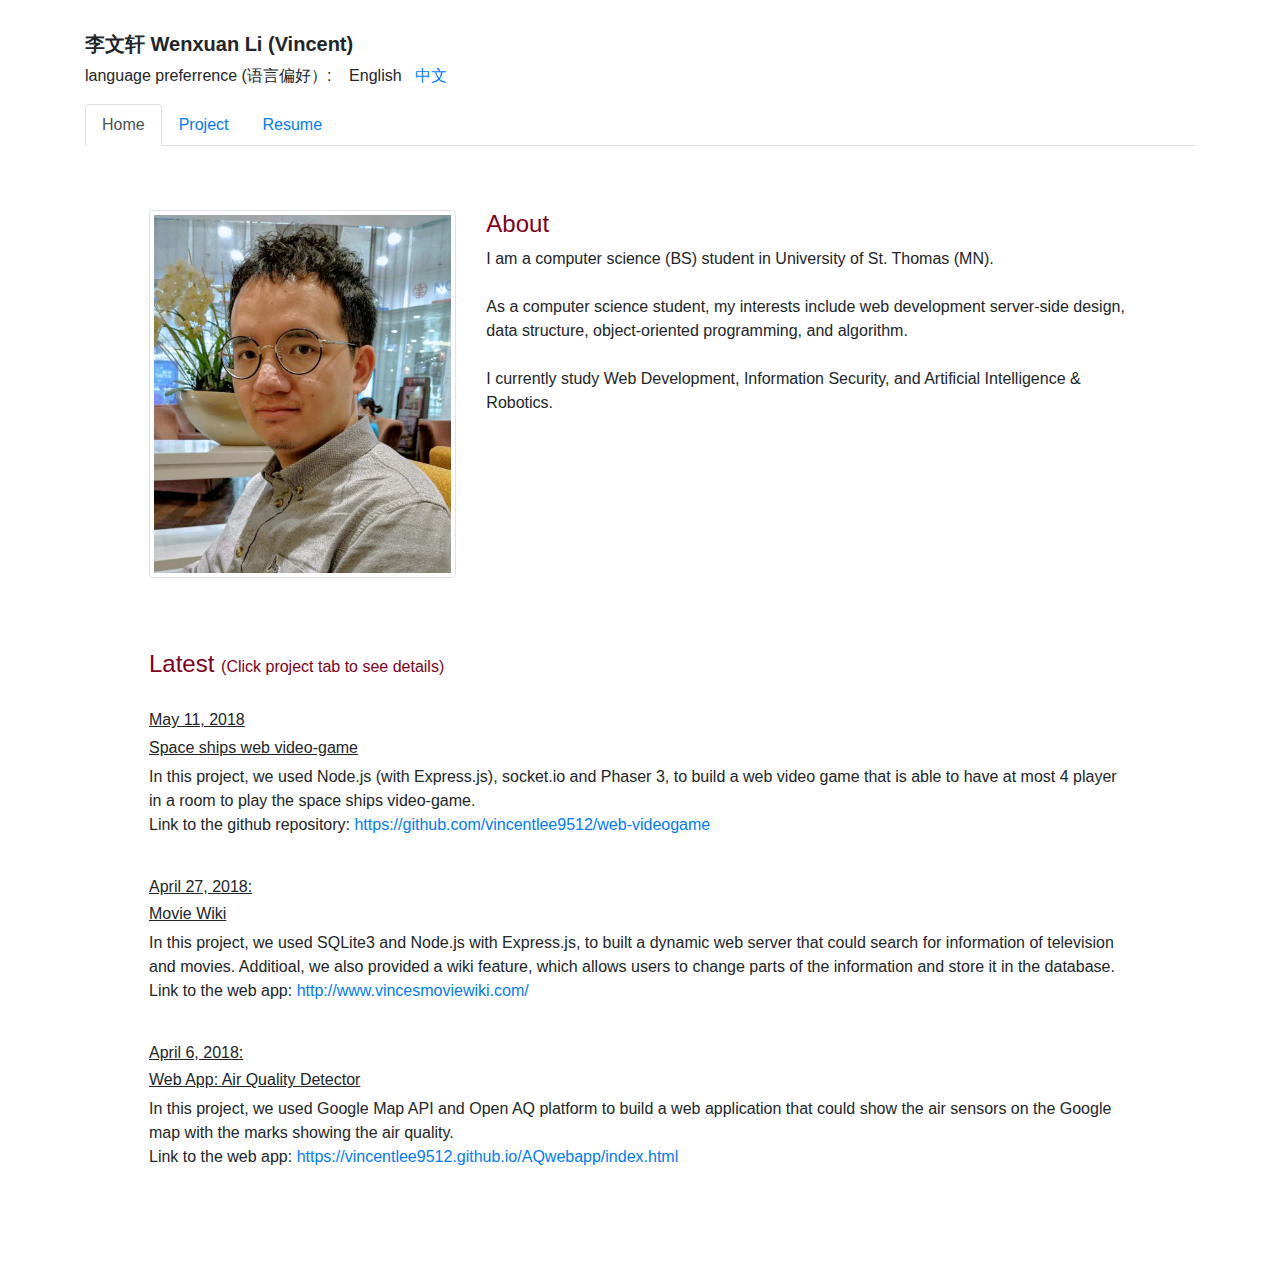
==== index_en.html @ f76f45fe "initial commit" ====
<!DOCTYPE html>
<html lang="en">
<head>
  <meta charset="UTF-8">
  <meta name="viewport" content="width=device-width, initial-scale=1.0">
  <meta http-equiv="X-UA-Compatible" content="ie=edge">
  <title>Vincent Li</title>

  <link href="css/bootstrap.min.css" type="text/css" rel="stylesheet">
  <link href="css/style.css" type="text/css" rel="stylesheet">
</head>
<body>
  <div class="container">
    <div id="lang_preference">
      <h5 style="font-weight: bold">李文轩 Wenxuan Li (Vincent)</h5>
      <p>language preferrence (语言偏好）: &nbsp;&nbsp;
        <span id="eng_site">English&nbsp;&nbsp;</span>
        <span id="cn_site"><a href="index.html">中文</a></span>
      </p>
    </div>
    <div id="nav">
      <ul class="nav nav-tabs">
        <li class="nav-item">
          <a class="nav-link active" href="index_en.html">Home</a>
        </li>
        <li class="nav-item">
          <a class="nav-link" href="project_en.html">Project</a>
        </li>
        <li class="nav-item">
          <a class="nav-link" href="resume_en.html">Resume</a>
        </li>
      </ul>
    </div>

    <div id="content">

      <div class="row">
        <div class="col-4">
          <img class="img-thumbnail" src="img/vincent.jpg">
        </div>
        <div class="col-8">
          <h4 class="dark_red">About</h4>
          <p>
            I am a computer science (BS) student in University of St. Thomas (MN).<br/><br/>
            As a computer science student, my interests include web development server-side design, data structure, object-oriented programming, and algorithm. <br/><br/>
            I currently study Web Development, Information Security, and Artificial Intelligence & Robotics.
          </p>
        </div>
      </div>

      <br/><br/><br/>

      <div>
        <h4 class="dark_red">Latest
          <span style="font-size: 1rem">
            (Click project tab to see details)
          </span>
        </h4>
        <br/>

        <h6>May 11, 2018</h6>
        <h6>Space ships web video-game</h6>
        <p>
          In this project, we used Node.js (with Express.js), socket.io and Phaser 3, to build a web video game that is able to have at most 4 player in a room to play the space ships video-game.
          <br/>
          Link to the github repository:
          <a href="https://github.com/vincentlee9512/web-videogame" target="_blank" > https://github.com/vincentlee9512/web-videogame</a>
        </p>

        <br/>

        <h6>April 27, 2018: </h6>
        <h6>Movie Wiki</h6>
        <p>
          In this project, we used SQLite3 and Node.js with Express.js, to built a dynamic web server that could search for information of television and movies. Additioal, we also provided a wiki feature, which allows users to change parts of the information and store it in the database.
          <br/>
          Link to the web app: <a href="http://www.vincesmoviewiki.com/" target="_blank">http://www.vincesmoviewiki.com/</a>
        </p>

        <br/>
        <h6>April 6, 2018: </h6>
        <h6>Web App: Air Quality Detector</h6>
        <p>
          In this project, we used Google Map API and Open AQ platform to build a web application that could show the air sensors on the Google map with the marks showing the air quality.
          <br/>
          Link to the web app: <a href="https://vincentlee9512.github.io/AQwebapp/index.html" target="_blank">https://vincentlee9512.github.io/AQwebapp/index.html</a>
        </p>
        
      </div>

    </div>
  </div>
  <script src="js/popper.min.js"></script>
  <script src="js/jquery.min.js"></script>
  <script src="js/bootstrap.bundle.min.js"></script>
  <script src="js/script.js"></script>

</body>
</html>
---- css/style.css ----
html{
  margin: 2rem;
}

#content{
  padding: 4rem;
}

h6{
  text-decoration: underline;
}

.dark_red{
  color: #800020;
}
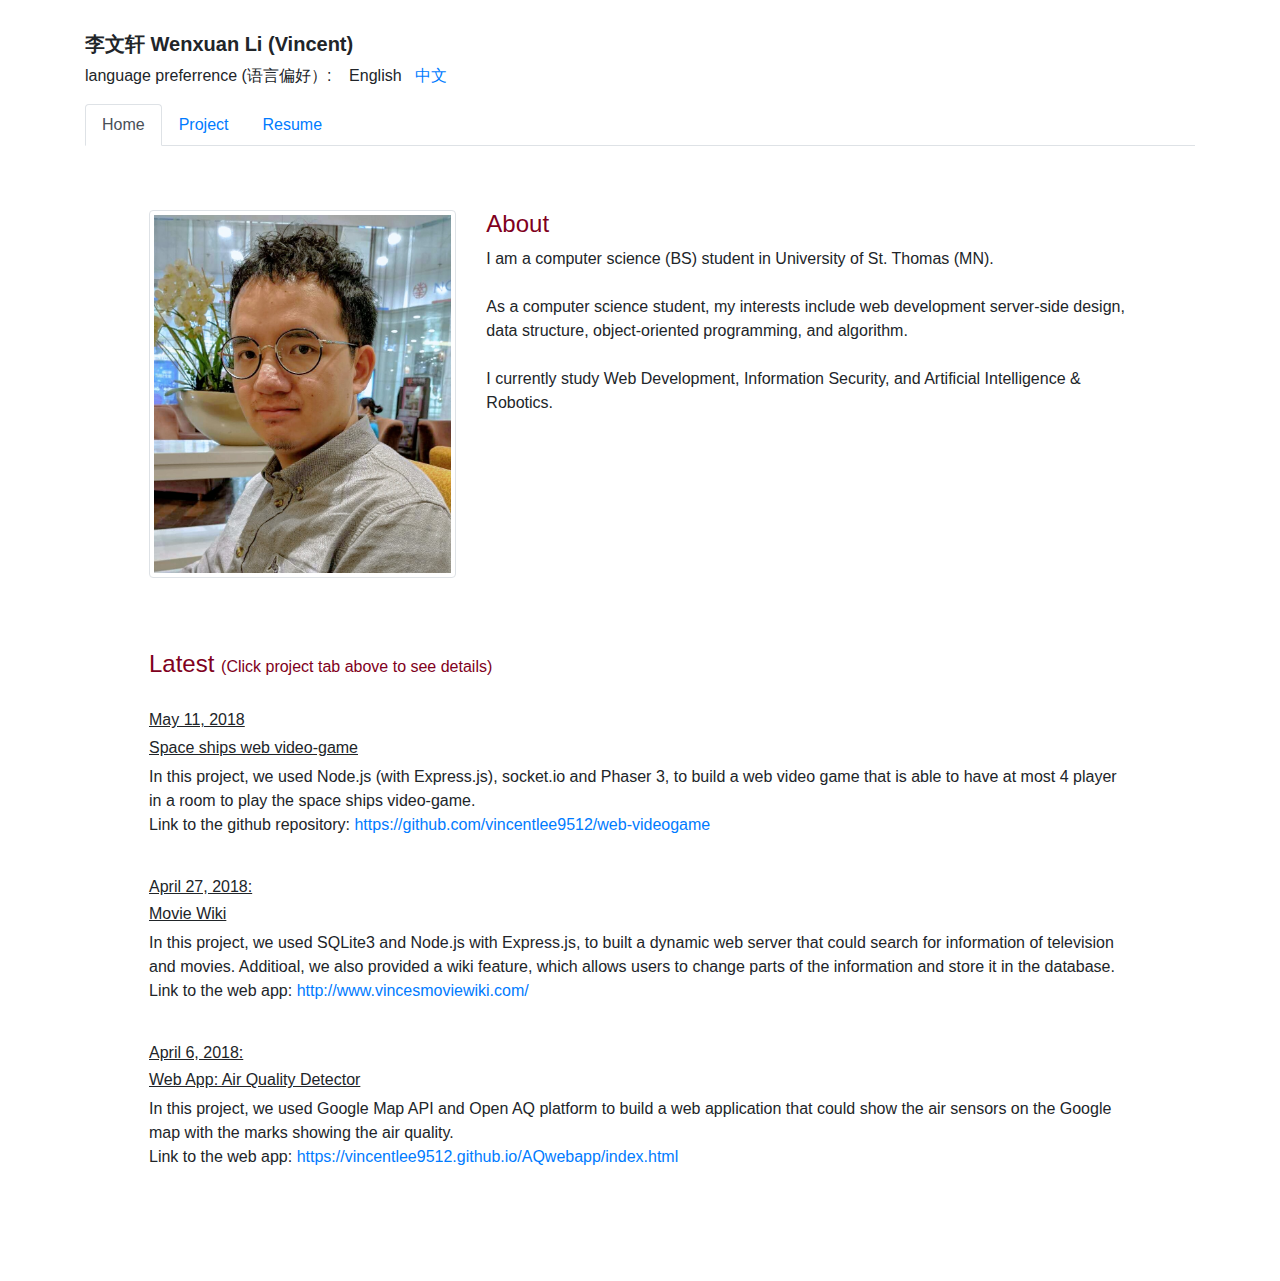
==== commit cd032880: "project page update." ====
--- a/index_en.html
+++ b/index_en.html
@@ -53,7 +53,7 @@
       <div>
         <h4 class="dark_red">Latest
           <span style="font-size: 1rem">
-            (Click project tab to see details)
+            (Click project tab above to see details)
           </span>
         </h4>
         <br/>
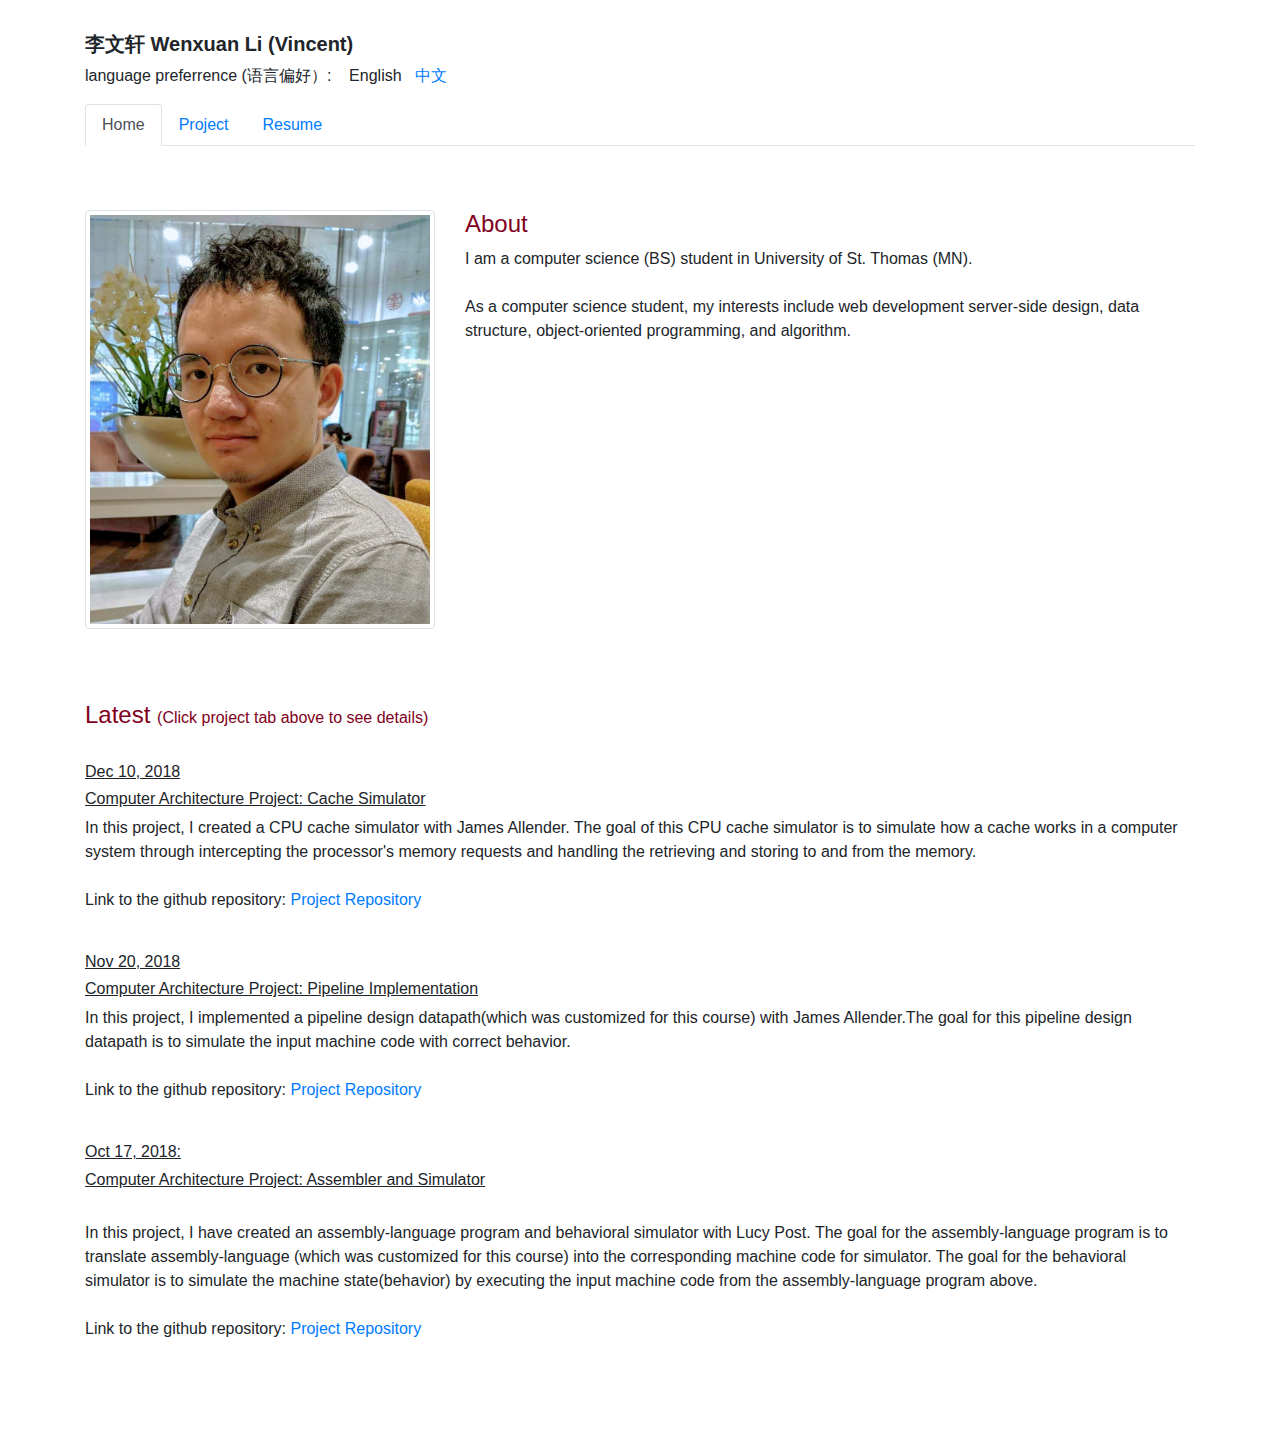
==== commit a61d1e74: "home page update." ====
--- a/index_en.html
+++ b/index_en.html
@@ -43,7 +43,7 @@
           <p>
             I am a computer science (BS) student in University of St. Thomas (MN).<br/><br/>
             As a computer science student, my interests include web development server-side design, data structure, object-oriented programming, and algorithm. <br/><br/>
-            I currently study Web Development, Information Security, and Artificial Intelligence & Robotics.
+
           </p>
         </div>
       </div>
@@ -58,32 +58,39 @@
         </h4>
         <br/>
 
-        <h6>May 11, 2018</h6>
-        <h6>Space ships web video-game</h6>
+        <h6>Dec 10, 2018</h6>
+        <h6>Computer Architecture Project: Cache Simulator</h6>
         <p>
-          In this project, we used Node.js (with Express.js), socket.io and Phaser 3, to build a web video game that is able to have at most 4 player in a room to play the space ships video-game.
-          <br/>
+          In this project, I created a CPU cache simulator with James Allender.
+          The goal of this CPU cache simulator is to simulate how a cache works in a computer system through intercepting the processor's memory requests and handling the retrieving and storing to and from the memory.
+          <br/><br/>
           Link to the github repository:
-          <a href="https://github.com/vincentlee9512/web-videogame" target="_blank" > https://github.com/vincentlee9512/web-videogame</a>
+          <a href="https://github.com/jamesallender/cisc340_project4" target="_blank ">Project Repository</a>
         </p>
 
         <br/>
 
-        <h6>April 27, 2018: </h6>
-        <h6>Movie Wiki</h6>
+        <h6>Nov 20, 2018</h6>
+        <h6>Computer Architecture Project: Pipeline Implementation</h6>
         <p>
-          In this project, we used SQLite3 and Node.js with Express.js, to built a dynamic web server that could search for information of television and movies. Additioal, we also provided a wiki feature, which allows users to change parts of the information and store it in the database.
-          <br/>
-          Link to the web app: <a href="http://www.vincesmoviewiki.com/" target="_blank">http://www.vincesmoviewiki.com/</a>
+          In this project, I implemented a pipeline design datapath(which was customized for this course) with James Allender.The goal for this pipeline design datapath is to simulate the input machine code with correct behavior.
+          <br/><br/>
+          Link to the github repository:
+          <a href="https://github.com/jamesallender/CISC340Project3" target="_blank ">Project Repository</a>
         </p>
 
         <br/>
-        <h6>April 6, 2018: </h6>
-        <h6>Web App: Air Quality Detector</h6>
+        <h6>Oct 17, 2018:</h6>
+        <h6>Computer Architecture Project: Assembler and Simulator</h6>
         <p>
-          In this project, we used Google Map API and Open AQ platform to build a web application that could show the air sensors on the Google map with the marks showing the air quality.
           <br/>
-          Link to the web app: <a href="https://vincentlee9512.github.io/AQwebapp/index.html" target="_blank">https://vincentlee9512.github.io/AQwebapp/index.html</a>
+          In this project, I have created an assembly-language program and behavioral simulator with Lucy Post.
+          The goal for the assembly-language program is to translate assembly-language
+          (which was customized for this course) into the corresponding machine code for simulator.
+          The goal for the behavioral simulator is to simulate the machine state(behavior) by executing the input machine code from the assembly-language program above.
+          <br/><br/>
+          Link to the github repository:
+          <a href="https://github.com/vincentlee9512/CISC340-Project-1" target="_blank ">Project Repository</a>
         </p>
         
       </div>
--- a/css/style.css
+++ b/css/style.css
@@ -3,7 +3,8 @@
 }
 
 #content{
-  padding: 4rem;
+  padding-top: 4rem;
+  padding-bottom: 4rem;
 }
 
 h6{
